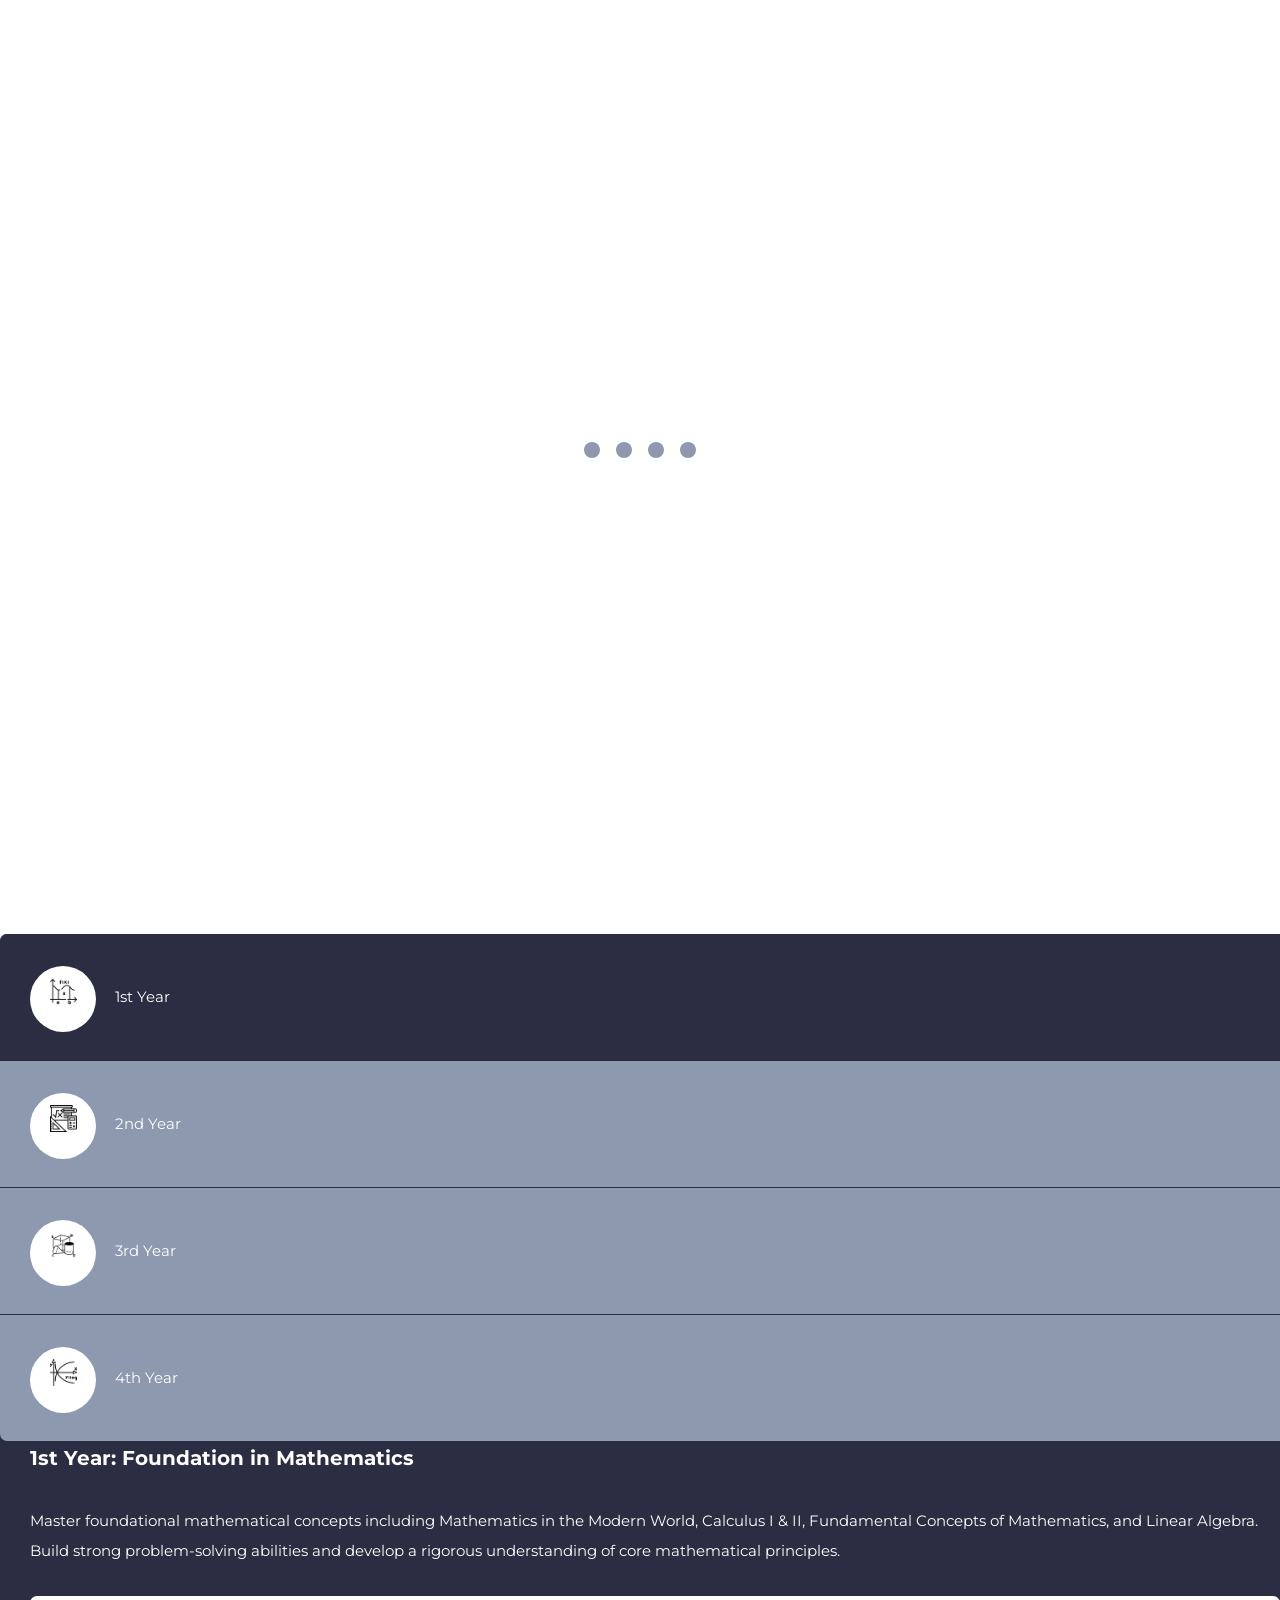
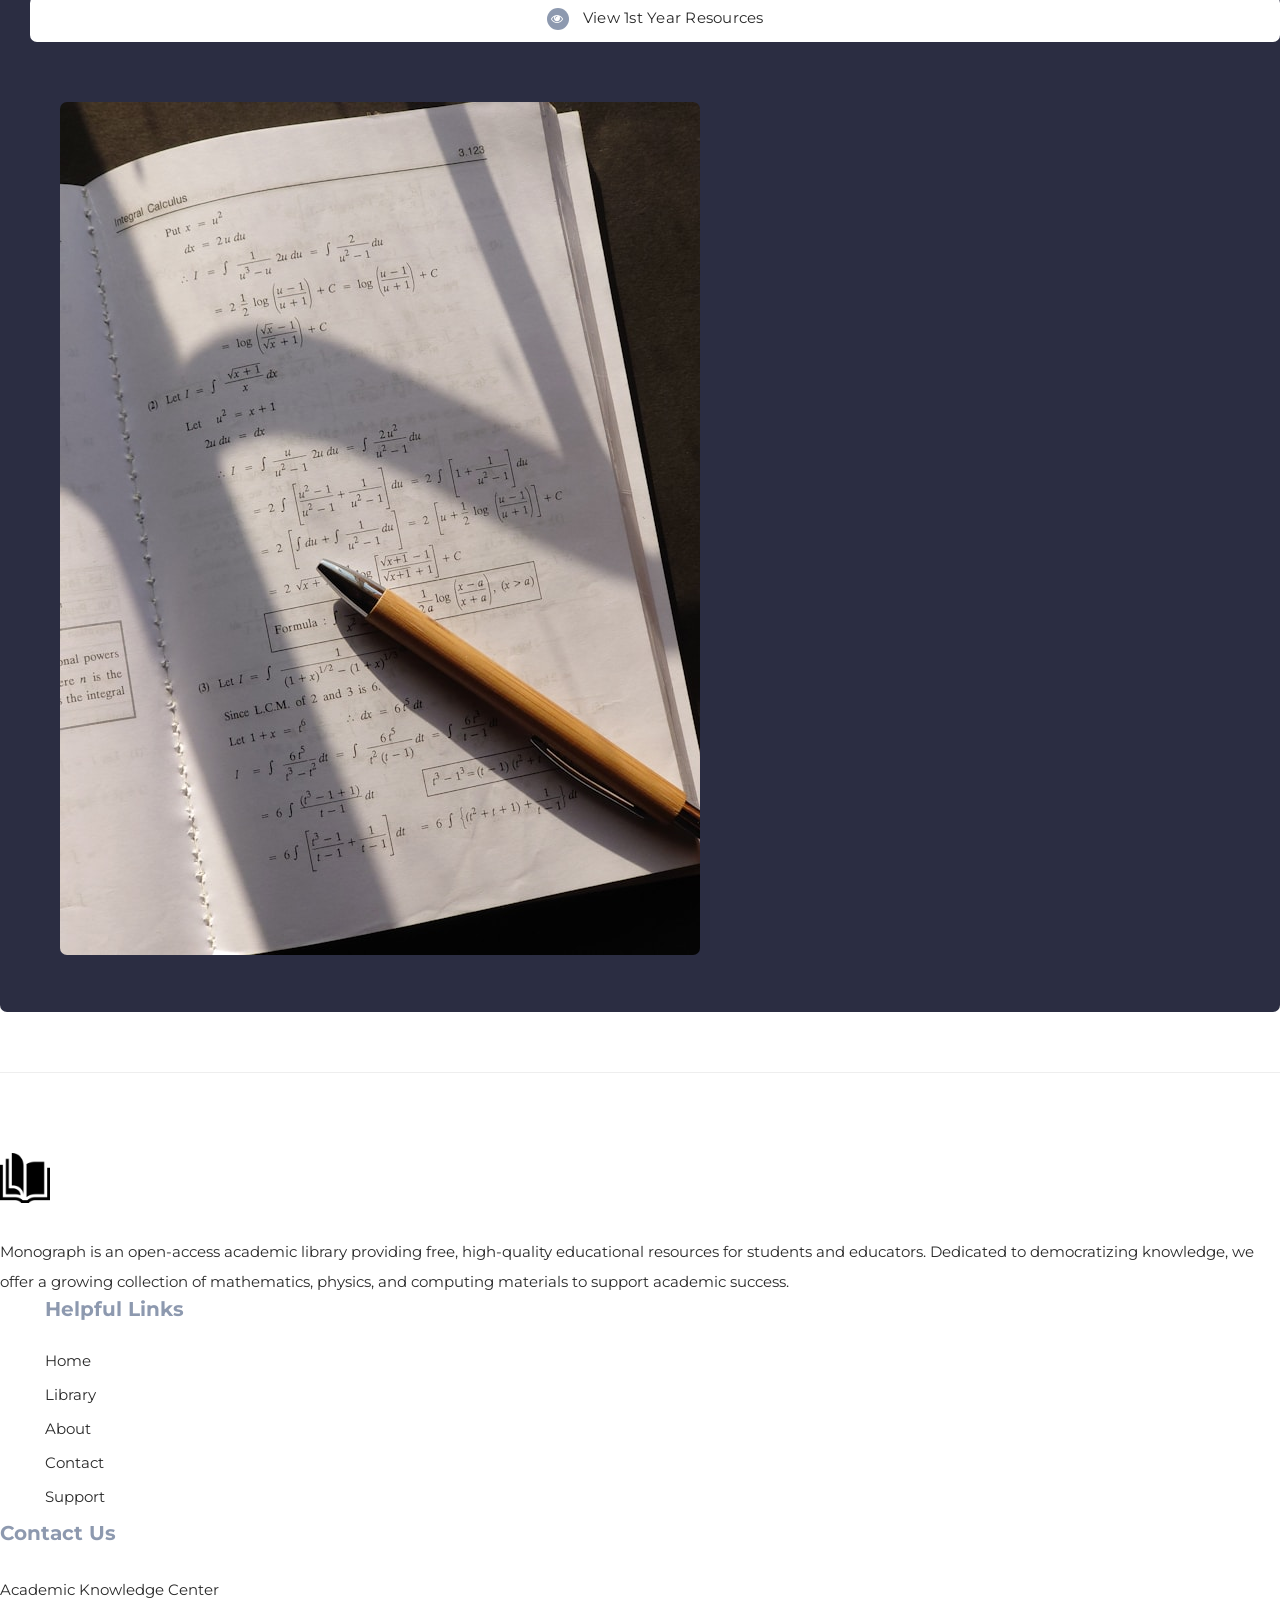
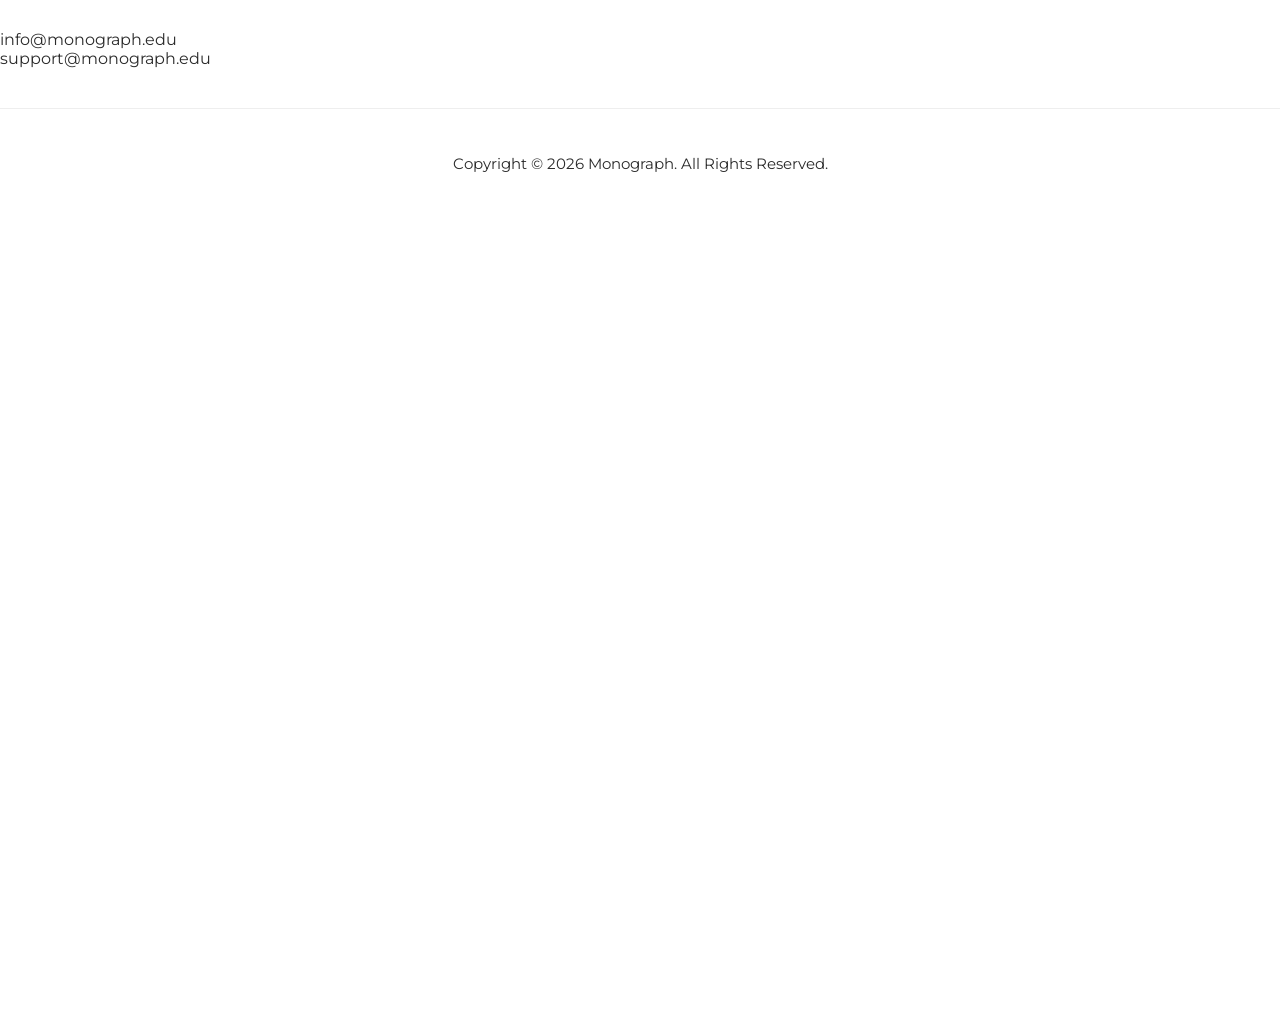
==== index.html @ db0bbe28 "Add files via upload" ====
<!DOCTYPE html>
<html lang="en">

  <head>

    <meta charset="UTF-8">
    <meta name="viewport" content="width=device-width, initial-scale=1, shrink-to-fit=no">
    <meta name="description" content="">
    <meta name="author" content="">
    <link rel="preconnect" href="https://fonts.gstatic.com">
    <link href="https://fonts.googleapis.com/css2?family=Montserrat:wght@100;200;300;400;500;600;700;800;900&display=swap" rel="stylesheet">
    
    <!-- Favicon -->
    <link rel="icon" type="image/png" href="assets/images/white-book-logo.png">

    <title>Monograph - Academic Digital Library</title>

    <!-- Bootstrap core CSS -->
    <link href="vendor/bootstrap/css/bootstrap.min.css" rel="stylesheet">

    <!-- Additional CSS Files -->
    <link rel="stylesheet" href="assets/css/fontawesome.css">
    <link rel="stylesheet" href="assets/css/styles.css">
    <link rel="stylesheet" href="assets/css/animated.css">
  </head>

<body>

  <!-- ***** Preloader Start ***** -->
  <div id="js-preloader" class="js-preloader">
    <div class="preloader-inner">
      <span class="dot"></span>
      <div class="dots">
        <span></span>
        <span></span>
        <span></span>
      </div>
    </div>
  </div>
  <!-- ***** Preloader End ***** -->

  <!-- ***** Header Area Start ***** -->
  <header class="header-area header-sticky wow slideInDown" data-wow-duration="0.75s" data-wow-delay="0s">
    <div class="container">
      <div class="row">
        <div class="col-12">
          <nav class="main-nav">
            <!-- ***** Logo Start ***** -->
            <a href="index.html" class="logo">
              <img src="assets/images/black-book-logo.png" alt="Monograph" style="height: 40px; width: auto;">
            </a>
            <!-- ***** Logo End ***** -->
            <!-- ***** Menu Start ***** -->
            <ul class="nav">
              <li><a href="index.html" class="active">Home</a></li>
              <li><a href="library.html">Library</a></li>
              <li><a href="about.html">About</a></li>
              <li><a href="contact.html">Contact</a></li> 
            </ul>        
            <a class='menu-trigger'>
                <span>Menu</span>
            </a>
            <!-- ***** Menu End ***** -->
          </nav>
        </div>
      </div>
    </div>
  </header>
  <!-- ***** Header Area End ***** -->

  <div class="main-banner">
    <div class="container">
      <div class="row">
        <div class="col-lg-12">
          <div class="top-text header-text">
            <h6>Monograph</h6>
            <h2>Your Complete Academic Resource Guide</h2>
          </div>
        </div>

        <div class="col-lg-10 offset-lg-1">
          <ul class="categories">
            <li><a href="library.html"><span class="icon"><img src="assets/images/calculus.png" alt="1st Year"></span> 1st Year</a></li>
            <li><a href="library.html"><span class="icon"><img src="assets/images/calculating.png" alt="2nd Year"></span> 2nd Year</a></li>
            <li><a href="library.html"><span class="icon"><img src="assets/images/geometry.png" alt="3rd Year"></span> 3rd Year</a></li>
            <li><a href="library.html"><span class="icon"><img src="assets/images/logarithm.png" alt="4th Year"></span> 4th Year</a></li>
            <li><a href="library.html"><span class="icon"><img src="assets/images/trigonometry.png" alt="Library"></span> Browse Library</a></li>
          </ul>
        </div>
      </div>
    </div>
  </div>


  <div class="popular-categories">
    <div class="container">
      <div class="row">
        <div class="col-lg-12">
          <div class="section-heading">
            <h2>Your BS Mathematics Journey</h2>
            <h6>Curriculum & Resources by Academic Year</h6>
          </div>
        </div>
        <div class="col-lg-12">
          <div class="naccs">
            <div class="grid">
              <div class="row">
                <div class="col-lg-3">
                  <div class="menu">
                    <div class="first-thumb active">
                      <div class="thumb">
                        <span class="icon"><img src="assets/images/calculus.png" alt=""></span>
                        1st Year
                      </div>
                    </div>
                    <div>
                      <div class="thumb">                 
                        <span class="icon"><img src="assets/images/calculating.png" alt=""></span>
                        2nd Year
                      </div>
                    </div>
                    <div>
                      <div class="thumb">                 
                        <span class="icon"><img src="assets/images/geometry.png" alt=""></span>
                        3rd Year
                      </div>
                    </div>
                    <div>
                      <div class="thumb">                 
                        <span class="icon"><img src="assets/images/logarithm.png" alt=""></span>
                        4th Year
                      </div>
                    </div>
                  </div>
                </div> 
                <div class="col-lg-9 align-self-center">
                  <ul class="nacc">
                    <li class="active">
                      <div>
                        <div class="thumb">
                          <div class="row">
                            <div class="col-lg-5 align-self-center">
                              <div class="left-text">
                                <h4>1st Year: Foundation in Mathematics</h4>
                                <p>Master foundational mathematical concepts including Mathematics in the Modern World, Calculus I & II, Fundamental Concepts of Mathematics, and Linear Algebra. Build strong problem-solving abilities and develop a rigorous understanding of core mathematical principles.</p>
                                <div class="main-white-button"><a href="library.html"><i class="fa fa-eye"></i> View 1st Year Resources</a></div>
                              </div>
                            </div>
                            <div class="col-lg-7 align-self-center">
                              <div class="right-image">
                                <img src="assets/images/tabs-image-01.jpg" alt="">
                              </div>
                            </div>
                          </div>
                        </div>
                      </div>
                    </li>
                    <li>
                      <div>
                        <div class="thumb">
                          <div class="row">
                            <div class="col-lg-5 align-self-center">
                              <div class="left-text">
                                <h4>2nd Year: Advanced Mathematics & Physics</h4>
                                <p>Expand your knowledge with Probability, Calculus III, General Physics I & II, Fundamentals of Computing I, Advanced Calculus I, and Differential Equations. Deepen mathematical understanding while exploring physics applications and introduction to computational thinking.</p>
                                <div class="main-white-button"><a href="library.html"><i class="fa fa-eye"></i> View 2nd Year Resources</a></div>
                              </div>
                            </div>
                            <div class="col-lg-7 align-self-center">
                              <div class="right-image">
                                <img src="assets/images/tabs-image-02.jpg" alt="Foods on the table">
                              </div>
                            </div>
                          </div>
                        </div>
                      </div>
                    </li>
                    <li>
                      <div>
                        <div class="thumb">
                          <div class="row">
                            <div class="col-lg-5 align-self-center">
                              <div class="left-text">
                                <h4>3rd Year: Specialization & Applications</h4>
                                <p>Explore specialized topics including Abstract Algebra II, Database Management, Advanced Calculus II, Java Programming, Modern Geometry, Elementary Number Theory, Web Development, and Python Programming. Combine pure mathematics with practical computer science applications.</p>
                                <div class="main-white-button"><a href="library.html"><i class="fa fa-eye"></i> View 3rd Year Resources</a></div>
                              </div>
                            </div>
                            <div class="col-lg-7 align-self-center">
                              <div class="right-image">
                                <img src="assets/images/tabs-image-03.jpg" alt="cars in the city">
                              </div>
                            </div>
                          </div>
                        </div>
                      </div>
                    </li>
                    <li>
                      <div>
                        <div class="thumb">
                          <div class="row">
                            <div class="col-lg-5 align-self-center">
                              <div class="left-text">
                                <h4>4th Year: Advanced Theory & Analysis</h4>
                                <p>Master advanced mathematical theory with Statistical Theory, Complex Analysis, Real Analysis, Numerical Analysis, and Operations Research I. Prepare for graduate studies or professional careers through rigorous analysis and mathematical modeling coursework.</p>
                                <div class="main-white-button"><a href="library.html"><i class="fa fa-eye"></i> View 4th Year Resources</a></div>
                              </div>
                            </div>
                            <div class="col-lg-7 align-self-center">
                              <div class="right-image">
                                <img src="assets/images/tabs-image-04.jpg" alt="Shopping Girl">
                              </div>
                            </div>
                          </div>
                        </div>
                      </div>
                    </li>
                  </ul>
                </div>          
              </div>
            </div>
          </div>
        </div>
      </div>
    </div>
  </div>

  <footer style="padding-bottom: 20px;">
    <div class="container">
      <div class="row">
        <div class="col-lg-4">
          <div class="about">
            <div class="logo">
              <img src="assets/images/black-book-logo.png" alt="Monograph" style="height: 50px; width: auto;">
            </div>
            <p>Monograph is an open-access academic library providing free, high-quality educational resources for students and educators. Dedicated to democratizing knowledge, we offer a growing collection of mathematics, physics, and computing materials to support academic success.</p>
          </div>
        </div>
        <div class="col-lg-4">
          <div class="helpful-links">
            <h4>Helpful Links</h4>
            <div class="row">
              <div class="col-lg-6 col-sm-6">
                <ul>
                  <li><a href="index.html">Home</a></li>
                  <li><a href="library.html">Library</a></li>
                  <li><a href="about.html">About</a></li>
                  <li><a href="contact.html">Contact</a></li>
                </ul>
              </div>
              <div class="col-lg-6">
                <ul>
                  <li><a href="#">Support</a></li>
                </ul>
              </div>
            </div>
          </div>
        </div>
        <div class="col-lg-4">
          <div class="contact-us">
            <h4>Contact Us</h4>
            <p>Academic Knowledge Center</p>
            <div class="row">
              <div class="col-lg-6">
                <a href="#">info@monograph.edu</a>
              </div>
              <div class="col-lg-6">
                <a href="#">support@monograph.edu</a>
              </div>
            </div>
          </div>
        </div>
        <div class="col-lg-12">
          <div class="sub-footer">
            <p>Copyright © 2026 Monograph. All Rights Reserved.</p>
          </div>
        </div>
      </div>
    </div>
  </footer>


  <!-- Scripts -->
  <script src="vendor/jquery/jquery.min.js"></script>
  <script src="vendor/bootstrap/js/bootstrap.bundle.min.js"></script>
  <script src="assets/js/animation.js"></script>
  <script src="assets/js/custom.js"></script>

  <!-- Navigation Color Change on Scroll -->
  <script>
    document.addEventListener('DOMContentLoaded', function() {
      const navbar = document.querySelector('.header-area');
      const navLinks = document.querySelectorAll('.header-area .main-nav .nav li a');
      
      // Add inline styles to ensure Contact link changes color
      const style = document.createElement('style');
      style.textContent = `
        .header-area.scrolled-nav .main-nav .nav li a { color: #2a2a2a !important; }
        .header-area.scrolled-nav .main-nav .nav li a.active { color: #8d99af !important; }
        .header-area.scrolled-nav .main-nav .nav li:last-child a { color: #2a2a2a !important; }
      `;
      document.head.appendChild(style);
      
      window.addEventListener('scroll', function() {
        const scrollPosition = window.scrollY;
        
        // If scrolled down more than 100px, change navigation colors
        if (scrollPosition > 100) {
          if (!navbar.classList.contains('scrolled-nav')) {
            navbar.classList.add('scrolled-nav');
          }
        } else {
          navbar.classList.remove('scrolled-nav');
        }
      });
    });
  </script>

</body>

</html>
---- assets/css/styles.css ----
/*

Monograph - Academic Digital Library

*/

/* 
---------------------------------------------
font & reset css
--------------------------------------------- 
*/
@import url('https://fonts.googleapis.com/css2?family=Montserrat:wght@100;200;300;400;500;600;700;800;900&display=swap');
/* 
---------------------------------------------
reset
--------------------------------------------- 
*/
html, body, div, span, applet, object, iframe, h1, h2, h3, h4, h5, h6, p, blockquote, div
pre, a, abbr, acronym, address, big, cite, code, del, dfn, em, font, img, ins, kbd, q,
s, samp, small, strike, strong, sub, sup, tt, var, b, u, i, center, dl, dt, dd, ol, ul, li,
figure, header, nav, section, article, aside, footer, figcaption {
  margin: 0;
  padding: 0;
  border: 0;
  outline: 0;
}

/* clear fix */
.grid:after {
  content: '';
  display: block;
  clear: both;
}

/* ---- .grid-item ---- */

.grid-sizer,
.grid-item {
  width: 50%;
}

.grid-item {
  float: left;
}

.grid-item img {
  display: block;
  max-width: 100%;
}

.clearfix:after {
  content: ".";
  display: block;
  clear: both;
  visibility: hidden;
  line-height: 0;
  height: 0;
}

.clearfix {
  display: inline-block;
}

html[xmlns] .clearfix {
  display: block;
}

* html .clearfix {
  height: 1%;
}

ul, li {
  padding: 0;
  margin: 0;
  list-style: none;
}

header, nav, section, article, aside, footer, hgroup {
  display: block;
}

* {
  box-sizing: border-box;
}

html, body {
  font-family: 'Montserrat', sans-serif;
  font-weight: 400;
  background-color: #fff;
  -ms-text-size-adjust: 100%;
  -webkit-font-smoothing: antialiased;
  -moz-osx-font-smoothing: grayscale;
}

a {
  text-decoration: none !important;
}

h1, h2, h3, h4, h5, h6 {
  margin-top: 0px;
  margin-bottom: 0px;
}

ul {
  margin-bottom: 0px;
}

p {
  font-size: 15px;
  line-height: 30px;
  color: #2a2a2a;
}

img {
  margin-bottom: -3px;
  width: 100%;
  overflow: hidden;
}

/* 
---------------------------------------------
global styles
--------------------------------------------- 
*/
html,
body {
  background: #fff;
  font-family: 'Montserrat', sans-serif;
}

::selection {
  background: #03a4ed;
  color: #fff;
}

::-moz-selection {
  background: #03a4ed;
  color: #fff;
}

@media (max-width: 991px) {
  html, body {
    overflow-x: hidden;
  }
  .mobile-top-fix {
    margin-top: 30px;
    margin-bottom: 0px;
  }
  .mobile-bottom-fix {
    margin-bottom: 30px;
  }
  .mobile-bottom-fix-big {
    margin-bottom: 60px;
  }
}

.page-section {
  margin-top: 120px;
}

.section-heading h2 {
  font-size: 35px;
  margin-bottom: 25px;
  text-transform: capitalize;
  color: #2a2a2a;
  font-weight: 700;
  position: relative;
  z-index: 2;
  line-height: 44px;
}

.section-heading h6 {
  text-transform: uppercase;
  font-size: 15px;
  font-weight: 500;
  color: #8d99af;
}

.main-white-button a {
  display: inline-block;
  background-color: #fff;
  font-size: 15px;
  font-weight: 400;
  color: #2a2a2a;
  text-transform: capitalize;
  padding: 12px 25px;
  border-radius: 7px;
  letter-spacing: 0.25px;
  transition: all .3s;
}

.main-white-button a i {
  margin-right: 10px;
  width: 22px;
  height: 22px;
  background-color: #8d99af;
  color: #fff;
  border-radius: 50%;
  display: inline-block;
  text-align: center;
  font-size: 12px;
  line-height: 22px;
}

.main-white-button a:hover {
  background-color: #8d99af;
  color: #fff;
}

/* 
---------------------------------------------
header
--------------------------------------------- 
*/

.background-header {
  background-color: #fff!important;
  height: 80px!important;
  position: fixed!important;
  top: 0px;
  left: 0px;
  right: 0px;
  box-shadow: 0px 0px 10px rgba(0,0,0,0.15)!important;
}

.background-header .logo,
.background-header .main-nav .nav li a {
  color: #1e1e1e!important;
}

.background-header .main-nav .nav li:hover a {
  color: #8d99af!important;
}

.background-header .nav li a.active {
  color: #8d99af!important;
}

.header-area {
  background-color: transparent;
  border-bottom: 1px solid rgba(250,250,250,0.2);
  position: fixed;
  top: 0px;
  left: 0px;
  right: 0px;
  z-index: 100;
  height: 100px;
  -webkit-transition: all .5s ease 0s;
  -moz-transition: all .5s ease 0s;
  -o-transition: all .5s ease 0s;
  transition: all .5s ease 0s;
}

.header-area .main-nav {
  min-height: 80px;
  background: transparent;
}

.header-area .main-nav a.logo {
  background-image: url(../images/white-logo.png);
  width: 166px;
  height: 58px;
  display: inline-block;
  margin-top: 20px;
}

.background-header .main-nav a.logo {
  background-image: url(../images/black-logo.png);
  width: 164px;
  height: 58px;
  display: inline-block;
  margin-top: 10px;
}

.background-header .main-nav .nav {
  margin-top: 20px !important;
}

.header-area .main-nav .nav {
  float: right;
  margin-top: 30px;
  margin-right: 0px;
  background-color: transparent;
  -webkit-transition: all 0.3s ease 0s;
  -moz-transition: all 0.3s ease 0s;
  -o-transition: all 0.3s ease 0s;
  transition: all 0.3s ease 0s;
  position: relative;
  z-index: 999;
}

.header-area .main-nav .nav li {
  padding-left: 30px;
  padding-right: 30px;
}

.header-area .main-nav .nav li:last-child {
  padding-right: 0px;
  padding-left: 40px;
}

.header-area .main-nav .nav li:last-child a ,
.background-header .main-nav .nav li:last-child a {
  color: #2a2a2a !important;
  text-transform: capitalize;
  padding: 0px 20px;
  font-weight: 400;
}

.header-area .main-nav .nav li:last-child a i,
.background-header .main-nav .nav li:last-child a i {
  font-size: 12px!important;
  font-weight: 400 !important;
}

.background-header .main-nav .nav li:last-child .main-white-button a {
  background-color: #8d99af;
  color: #fff !important;
}

.background-header .main-nav .nav li:last-child .main-white-button a i {
  background-color: #fff;
  color: #8d99af;
}

.header-area .main-nav .nav li:last-child a {
  color: #fff !important;
}

.header-area .main-nav .nav li:last-child a:hover {
  color: #8d99af !important;
}

.header-area .main-nav .nav li:last-child a.active {
  color: #8d99af !important;
}

.header-area .main-nav .nav li a {
  display: block;
  font-weight: 500;
  font-size: 14px;
  color: #fff;
  text-transform: uppercase;
  -webkit-transition: all 0.3s ease 0s;
  -moz-transition: all 0.3s ease 0s;
  -o-transition: all 0.3s ease 0s;
  transition: all 0.3s ease 0s;
  height: 40px;
  line-height: 40px;
  border: transparent;
  letter-spacing: 1px;
}

.header-area .main-nav .nav li:hover a,
.header-area .main-nav .nav li a.active {
  color: #8d99af!important;
}

.background-header .main-nav .nav li:hover a,
.background-header .main-nav .nav li a.active {
  color: #8d99af!important;
  opacity: 1;
}

.header-area .main-nav .nav li:last-child a:hover ,
.background-header .main-nav .nav li:last-child a:hover {
  background-color: transparent;
  color: #8d99af !important;
}

.header-area .main-nav .menu-trigger {
  cursor: pointer;
  display: block;
  position: absolute;
  top: 33px;
  width: 32px;
  height: 40px;
  text-indent: -9999em;
  z-index: 99;
  right: 40px;
  display: none;
}

.background-header .main-nav .menu-trigger {
  top: 23px;
}

.header-area .main-nav .menu-trigger span,
.header-area .main-nav .menu-trigger span:before,
.header-area .main-nav .menu-trigger span:after {
  -moz-transition: all 0.4s;
  -o-transition: all 0.4s;
  -webkit-transition: all 0.4s;
  transition: all 0.4s;
  background-color: #1e1e1e;
  display: block;
  position: absolute;
  width: 30px;
  height: 2px;
  left: 0;
}

.background-header .main-nav .menu-trigger span,
.background-header .main-nav .menu-trigger span:before,
.background-header .main-nav .menu-trigger span:after {
  background-color: #1e1e1e;
}

.header-area .main-nav .menu-trigger span:before,
.header-area .main-nav .menu-trigger span:after {
  -moz-transition: all 0.4s;
  -o-transition: all 0.4s;
  -webkit-transition: all 0.4s;
  transition: all 0.4s;
  background-color: #1e1e1e;
  display: block;
  position: absolute;
  width: 30px;
  height: 2px;
  left: 0;
  width: 75%;
}

.background-header .main-nav .menu-trigger span:before,
.background-header .main-nav .menu-trigger span:after {
  background-color: #1e1e1e;
}

.header-area .main-nav .menu-trigger span:before,
.header-area .main-nav .menu-trigger span:after {
  content: "";
}

.header-area .main-nav .menu-trigger span {
  top: 16px;
}

.header-area .main-nav .menu-trigger span:before {
  -moz-transform-origin: 33% 100%;
  -ms-transform-origin: 33% 100%;
  -webkit-transform-origin: 33% 100%;
  transform-origin: 33% 100%;
  top: -10px;
  z-index: 10;
}

.header-area .main-nav .menu-trigger span:after {
  -moz-transform-origin: 33% 0;
  -ms-transform-origin: 33% 0;
  -webkit-transform-origin: 33% 0;
  transform-origin: 33% 0;
  top: 10px;
}

.header-area .main-nav .menu-trigger.active span,
.header-area .main-nav .menu-trigger.active span:before,
.header-area .main-nav .menu-trigger.active span:after {
  background-color: transparent;
  width: 100%;
}

.header-area .main-nav .menu-trigger.active span:before {
  -moz-transform: translateY(6px) translateX(1px) rotate(45deg);
  -ms-transform: translateY(6px) translateX(1px) rotate(45deg);
  -webkit-transform: translateY(6px) translateX(1px) rotate(45deg);
  transform: translateY(6px) translateX(1px) rotate(45deg);
  background-color: #1e1e1e;
}

.background-header .main-nav .menu-trigger.active span:before {
  background-color: #1e1e1e;
}

.header-area .main-nav .menu-trigger.active span:after {
  -moz-transform: translateY(-6px) translateX(1px) rotate(-45deg);
  -ms-transform: translateY(-6px) translateX(1px) rotate(-45deg);
  -webkit-transform: translateY(-6px) translateX(1px) rotate(-45deg);
  transform: translateY(-6px) translateX(1px) rotate(-45deg);
  background-color: #1e1e1e;
}

.background-header .main-nav .menu-trigger.active span:after {
  background-color: #1e1e1e;
}

.header-area.header-sticky {
  min-height: 80px;
}

.header-area .nav {
  margin-top: 30px;
}

.header-area.header-sticky .nav li a.active {
  color: #8d99af;
}

@media (max-width: 1200px) {
  .header-area .main-nav .nav li {
    padding-left: 12px;
    padding-right: 12px;
  }
  .header-area .main-nav:before {
    display: none;
  }
}

@media (max-width: 992px) {
  .header-area .main-nav .nav li:last-child  ,
  .background-header .main-nav .nav li:last-child {
    display: none;
  }
  .header-area .main-nav .nav li:nth-child(6),
  .background-header .main-nav .nav li:nth-child(6) {
    padding-right: 0px;
  }
}

@media (max-width: 767px) {
  .background-header .main-nav .nav {
    margin-top: 80px !important;
  }
  .header-area .main-nav .logo {
    color: #1e1e1e;
  }
  .header-area.header-sticky .nav li a:hover,
  .header-area.header-sticky .nav li a.active {
    color: #8d99af!important;
    opacity: 1;
  }
  .header-area {
    background-color: #f7f7f7;
    padding: 0px 15px;
    height: 100px;
    box-shadow: none;
    text-align: center;
  }
  .header-area .container {
    padding: 0px;
  }
  .header-area .logo {
    margin-left: 30px;
  }
  .header-area .menu-trigger {
    display: block !important;
  }
  .header-area .main-nav {
    overflow: hidden;
  }
  .header-area .main-nav .nav {
    float: none;
    width: 100%;
    display: none;
    -webkit-transition: all 0s ease 0s;
    -moz-transition: all 0s ease 0s;
    -o-transition: all 0s ease 0s;
    transition: all 0s ease 0s;
    margin-left: 0px;
  }
  .background-header .nav {
    margin-top: 80px;
  }
  .header-area .main-nav .nav li:first-child {
    border-top: 1px solid #eee;
  }
  .header-area.header-sticky .nav {
    margin-top: 100px;
  }
  .header-area .main-nav .nav li {
    width: 100%;
    background: #fff;
    border-bottom: 1px solid #e7e7e7;
    padding-left: 0px !important;
    padding-right: 0px !important;
  }
  .header-area .main-nav .nav li a {
    height: 50px !important;
    line-height: 50px !important;
    padding: 0px !important;
    border: none !important;
    background: #f7f7f7 !important;
    color: #191a20 !important;
  }
  .header-area .main-nav .nav li a:hover {
    background: #eee !important;
    color: #8d99af!important;
  }
}

@media (min-width: 767px) {
  .header-area .main-nav .nav {
    display: flex !important;
  }
}



/* 
---------------------------------------------
Banner Style
--------------------------------------------- 
*/

.main-banner {
  background-repeat: no-repeat;
  background-position: center center;
  background-size: cover;
  background-attachment: fixed;
  background-image: url(../images/banner-bg.jpg);
  padding: 250px 0px 150px 0px;
  position: relative;
  overflow: hidden;
  min-height: 600px;
  display: flex;
  align-items: center;
  justify-content: center;
}

.main-banner .top-text {
  text-align: center;
}

.main-banner .top-text h6 {
  color: #fff;
  font-size: 15px;
  font-weight: 500;
  text-transform: uppercase;
}

.main-banner .top-text h2 {
  color: #fff;
  font-size: 45px;
  font-weight: 800;
  text-transform: capitalize;
  margin-top: 15px;
  margin-bottom: 45px;
}

.main-banner ul.categories {
  width: 100%;
  margin-top: 60px;
  text-align: center;
}

.main-banner ul.categories li {
  display: inline-block;
  text-align: center;
  width: 18%;
}

.main-banner ul.categories li a {
  color: #fff;
  text-align: center;
  font-size: 15px;
  margin-top: 15px;
}

.main-banner ul.categories li .icon {
  display: block;
  margin: 0 auto 12px auto;
  width: 66px;
  height: 66px;
  border-radius: 50%;
  text-align: center;
  line-height: 62px;
  color: #8d99af;
  background-color: #fff;
  transition: all .5s;
}

.main-banner ul.categories li a:hover .icon {
  background-color: #2b2d42;
}

.main-banner ul.categories li .icon img {
  max-width: 27px;
}





/*
---------------------------------------
Popular Categories
---------------------------------------
*/

.popular-categories {
  margin-top: 120px;
  position: relative;
  z-index: 1;
}

.popular-categories .section-heading {
  text-align: center;
  margin-bottom: 80px;
}

.popular-categories .naccs {
  position: relative;
  background-color: #2b2d42;
  border-radius: 7px;
}

.popular-categories .icon {
  display: inline-block;
  width: 66px;
  height: 66px;
  border-radius: 50%;
  text-align: center;
  line-height: 62px;
  color: #8d99af;
  background-color: #fff;
  margin-right: 15px;
}

.popular-categories .icon img {
  max-width: 27px;
}

.popular-categories .naccs .menu div.first-thumb {
  border-top-left-radius: 7px;
}

.popular-categories .naccs .menu div.last-thumb {
  margin-bottom: 0px;
  border-bottom-left-radius: 7px;
}

.popular-categories .naccs .menu div:last-child {
  margin-bottom: 0px;
  border-bottom-left-radius: 7px;
}

.popular-categories .naccs .menu div {
  color: #fff;
  font-size: 15px;
  background-color: #8d99af;
  margin-bottom: 1px;
  height: 126px;
  text-align: left;
  padding: 0px 15px;
  line-height: 126px;
  cursor: pointer;
  position: relative;
  transition: 1s all cubic-bezier(0.075, 0.82, 0.165, 1);
}

.popular-categories .naccs .menu div.active,
.popular-categories .naccs .menu div.active .thumb {
  background-color: #2b2d42;
}

.popular-categories ul.nacc {
  position: relative;
  min-height: 100%;
  list-style: none;
  margin: 0;
  padding: 0;
  transition: 0.5s all cubic-bezier(0.075, 0.82, 0.165, 1);
}

.popular-categories ul.nacc li {
  opacity: 0;
  transform: translateX(-50px);
  position: absolute;
  list-style: none;
  transition: 1s all cubic-bezier(0.075, 0.82, 0.165, 1);
}

.popular-categories ul.nacc li.active {
  transition-delay: 0.3s;
  position: relative;
  z-index: 2;
  opacity: 1;
  transform: translateX(0px);
}

.popular-categories ul.nacc li {
  width: 100%;
}

.popular-categories .nacc .thumb .left-text {
  margin-left: 30px;
}

.popular-categories .nacc .thumb .left-text h4 {
  color: #fff;
  font-size: 20px;
  font-weight: 700;
  line-height: 35px;
  margin-bottom: 30px;
}

.popular-categories .nacc .thumb .left-text p {
  color: #fff;
  margin-bottom: 30px;
}

.popular-categories .nacc .thumb .right-image {
  padding: 60px;
  display: inline-flex;
} 

.popular-categories .nacc .thumb img {
  border-radius: 7px;
}

.popular-categories .nacc .thumb .left-text .main-white-button a{
  width: 100%;
  text-align: center;
}




/*
---------------------------------------------
Footer
---------------------------------------------
*/

footer {
  border-top: 1px solid #eee;
  padding-top: 80px;
  margin-top: 60px;
  clear: both;
  position: relative;
  z-index: 10;
}

footer h4 {
  font-size: 20px;
  font-weight: 700;
  color: #8d99af;
  margin-bottom: 30px;
}

footer p,
footer a {
  color: #2a2a2a;
}

footer .logo img {
  max-width: 163px;
  margin-bottom: 30px;
}

footer .helpful-links {
  margin: 0px 45px;
}

footer .helpful-links ul li {
  display: block;
  margin-bottom: 15px;
}

footer .helpful-links ul li a {
  font-size: 15px;
  transition: all .3s;
  cursor: pointer;
  display: block;
  text-decoration: none;
}

footer .helpful-links ul li a:hover {
  color: #8d99af;
  border-bottom: 1px solid #8d99af;
}

footer .contact-us p {
  margin-bottom: 25px;
}

footer .contact-us a {
  transition: all .3s;
  cursor: pointer;
  display: block;
  text-decoration: none;
}

footer .contact-us a:hover {
  color: #8d99af;
  border-bottom: 1px solid #8d99af;
}

footer .sub-footer {
  text-align: center;
  margin-top: 40px;
  padding: 40px 0px;
  border-top: 1px solid #eee;
}



/* 
---------------------------------------------
contact
--------------------------------------------- 
*/

.contact-page {
  margin: 120px 0px;
}

.contact-page .inner-content {
  background-color: #f7f7f7;
  border-radius: 7px;
  overflow: hidden;
}

.contact-page .inner-content #map {
  margin-bottom: -8px;
  overflow: hidden;
  border-top-left-radius: 7px;
  border-bottom-left-radius: 7px;
}

form#contact {
  position: relative;
  margin: 0px 60px 0px 45px;
}

form#contact input {
  width: 100%;
  height: 46px;
  border-radius: 7px;
  background-color: transparent;
  border: 1px solid #8d99af;
  outline: none;
  font-size: 15px;
  font-weight: 300;
  color: #8d99af;
  padding: 0px 15px;
  margin-bottom: 30px;
}

form#contact ul li {
  display: inline-block;
  margin-right: 30px;
}

form#contact ul li:last-child {
  margin-right: 0px;
}

form#contact input[type=checkbox] {
  display: inline-block;
  width: 15px;
  min-width: 15px;
  height: 15px;
  background-color: transparent;
  border: 1px solid #8d99af;
  outline: none;
  cursor: pointer;
}

form#contact span {
  color: #8d99af;
  font-size: 14px;
  font-weight: 500;
  margin-left: 8px;
}

form#contact input::placeholder {
  color: #8d99af;
  font-weight: 500;
}

form#contact textarea {
  margin-top: 10px;
  width: 100%;
  min-width: 100%;
  max-width: 100%;
  max-height: 180px;
  min-height: 140px;
  height: 140px;
  border-radius: 7px;
  background-color: transparent;
  border: 1px solid #8d99af;
  outline: none;
  font-size: 15px;
  font-weight: 300;
  color: #8d99af;
  padding: 15px;
  margin-bottom: 30px;
}

form#contact textarea::placeholder {
  color: #8d99af;
  font-weight: 500;
}

form#contact button {
  margin-bottom: -15px;
  display: inline-block;
  background-color: #8d99af;
  font-size: 15px;
  font-weight: 400;
  color: #fff;
  text-transform: capitalize;
  padding: 12px 25px;
  border-radius: 7px;
  letter-spacing: 0.25px;
  border: none;
  outline: none;
  transition: all .3s;
}

form#contact button i {
  margin-right: 10px;
  width: 24px;
  height: 24px;
  background-color: #2b2d42;
  color: #fff;
  border-radius: 50%;
  display: inline-block;
  text-align: center;
  font-size: 12px;
  line-height: 24px;
}

form#contact button:hover {
  background-color: #2b2d42;
  color: #fff;
}


/* 
---------------------------------------------
Page Heading
--------------------------------------------- 
*/

.page-heading {
  background-repeat: no-repeat;
  background-position: center center;
  background-size: cover;
  background-attachment: fixed;
  background-image: url(../images/heading-bg.jpg);
  padding: 200px 0px 100px 0px;
  position: relative;
  overflow: hidden;
  min-height: 400px;
  display: flex;
  align-items: center;
  justify-content: flex-start;
}

.page-heading .top-text {
  text-align: left;
}

.page-heading .top-text h6 {
  color: #fff;
  font-size: 15px;
  font-weight: 500;
  text-transform: uppercase;
}

.page-heading .top-text h2 {
  color: #fff;
  line-height: 70px;
  font-size: 45px;
  font-weight: 800;
  text-transform: capitalize;
  margin-top: 15px;
}




/* 
---------------------------------------------
Listing Page
--------------------------------------------- 
*/



/* 
---------------------------------------------
Pre Loader
--------------------------------------------- 
*/

.js-preloader {
    position: fixed;
    top: 0;
    left: 0;
    right: 0;
    bottom: 0;
    background-color: #fff;
    display: -webkit-box;
    display: flex;
    -webkit-box-align: center;
    align-items: center;
    -webkit-box-pack: center;
    justify-content: center;
    opacity: 1;
    visibility: visible;
    z-index: 9999;
    -webkit-transition: opacity 0.25s ease;
    transition: opacity 0.25s ease;
}

.js-preloader.loaded {
    opacity: 0;
    visibility: hidden;
    pointer-events: none;
}

@-webkit-keyframes dot {
    50% {
        -webkit-transform: translateX(96px);
        transform: translateX(96px);
    }
}

@keyframes dot {
    50% {
        -webkit-transform: translateX(96px);
        transform: translateX(96px);
    }
}

@-webkit-keyframes dots {
    50% {
        -webkit-transform: translateX(-31px);
        transform: translateX(-31px);
    }
}

@keyframes dots {
    50% {
        -webkit-transform: translateX(-31px);
        transform: translateX(-31px);
    }
}

.preloader-inner {
    position: relative;
    width: 142px;
    height: 40px;
    background: #fff;
}

.preloader-inner .dot {
    position: absolute;
    width: 16px;
    height: 16px;
    top: 12px;
    left: 15px;
    background: #8d99af;
    border-radius: 50%;
    -webkit-transform: translateX(0);
    transform: translateX(0);
    -webkit-animation: dot 2.8s infinite;
    animation: dot 2.8s infinite;
}

.preloader-inner .dots {
    -webkit-transform: translateX(0);
    transform: translateX(0);
    margin-top: 12px;
    margin-left: 31px;
    -webkit-animation: dots 2.8s infinite;
    animation: dots 2.8s infinite;
}

.preloader-inner .dots span {
    display: block;
    float: left;
    width: 16px;
    height: 16px;
    margin-left: 16px;
    background: #8d99af;
    border-radius: 50%;
}


/* 
---------------------------------------------
About Page Animations & Styling
--------------------------------------------- 
*/

@keyframes fadeInUp {
    from {
        opacity: 0;
        transform: translateY(20px);
    }
    to {
        opacity: 1;
        transform: translateY(0);
    }
}

.about-page {
    background: linear-gradient(rgba(255, 255, 255, 0.92), rgba(255, 255, 255, 0.92)), url('../images/tabs-image-01.jpg') center/cover fixed;
    min-height: 100vh;
    position: relative;
}

.about-page::before {
    content: '';
    position: absolute;
    top: 0;
    left: 0;
    right: 0;
    bottom: 0;
    background: linear-gradient(135deg, rgba(255,255,255,0.08), rgba(141,153,175,0.05));
    pointer-events: none;
}

.about-page .container {
    position: relative;
    z-index: 1;
}

.about-page .about-section {
    padding: 40px 25px;
    margin: 20px 0;
    background: rgba(255, 255, 255, 0.88);
    backdrop-filter: blur(5px);
    border-radius: 8px;
    transition: opacity 0.6s ease-in-out;
    opacity: 1;
}

.about-section.fade-in {
    animation: fadeInUp 0.6s ease-in-out forwards;
}

.about-section.fade-out {
    opacity: 0.3;
}

.about-page .section-heading h2 {
    font-size: 2.8rem;
    margin-bottom: 12px;
    font-weight: 700;
}

.about-page .section-heading h6 {
    font-size: 1.1rem;
    margin-bottom: 0;
}

.about-page .right-content {
    padding: 30px 25px;
}

.about-page .right-content h4 {
    font-size: 1.8rem;
    font-weight: 600;
    margin-bottom: 20px;
    color: #2a2a2a;
}

.about-page .right-content p {
    font-size: 1.05rem;
    line-height: 1.7;
    color: #333;
    margin-bottom: 18px;
    text-align: justify;
}

.about-page .about-item {
    padding: 35px 30px;
    margin-bottom: 25px;
    background: rgba(249, 249, 249, 0.85);
    backdrop-filter: blur(4px);
    border-radius: 8px;
    transition: all 0.3s ease;
}

.about-page .about-item:hover {
    background: rgba(240, 240, 240, 0.9);
    transform: translateY(-3px);
}

.about-page .about-item h4 {
    font-size: 1.6rem;
    font-weight: 600;
    margin-bottom: 15px;
    color: #2a2a2a;
}

.about-page .about-item p {
    font-size: 1.02rem;
    line-height: 1.7;
    color: #333;
    margin-bottom: 12px;
    text-align: justify;
}

.about-page .about-item p:last-child {
    margin-bottom: 0;
}


/* 
---------------------------------------------
responsive
--------------------------------------------- 
*/

@media (max-width: 1200px) {
  .popular-categories .icon {
    margin-left: 50%;
    transform: translateX(-33px);
    text-align: center;
    display: inline-block;
  }
  .popular-categories .naccs .menu .thumb {
    color: transparent;
  }
}

@media (max-width: 992px) {
  .popular-categories .nacc .thumb .left-text {
    margin: 30px;
  }
  .popular-categories .nacc .thumb .right-image {
    padding: 0px;
    margin: 0px 30px 30px 30px;
    display: block;
  }
  .popular-categories .naccs .menu div.first-thumb {
    border-top-right-radius: 7px;
  }
  .popular-categories .naccs .menu div.last-thumb {
    border-bottom-left-radius: 0px;
  }
  footer {
    text-align: center;
  }
  footer .about,
  footer .helpful-links {
    margin-bottom: 45px;
  }
  form#contact {
    margin-top: 45px;
    margin-bottom: 55px;
  }
}

@media (max-width: 767px) {
  .main-banner ul.categories li a {
    color: transparent;
  }
  .header-area .main-nav a.logo {
    background-image: url(../images/black-logo.png);
    float: left;
  }
  .header-area .logo {
    margin-left: 0px;
  }
  .header-area .main-nav .menu-trigger {
    right: 15px;
  }
}
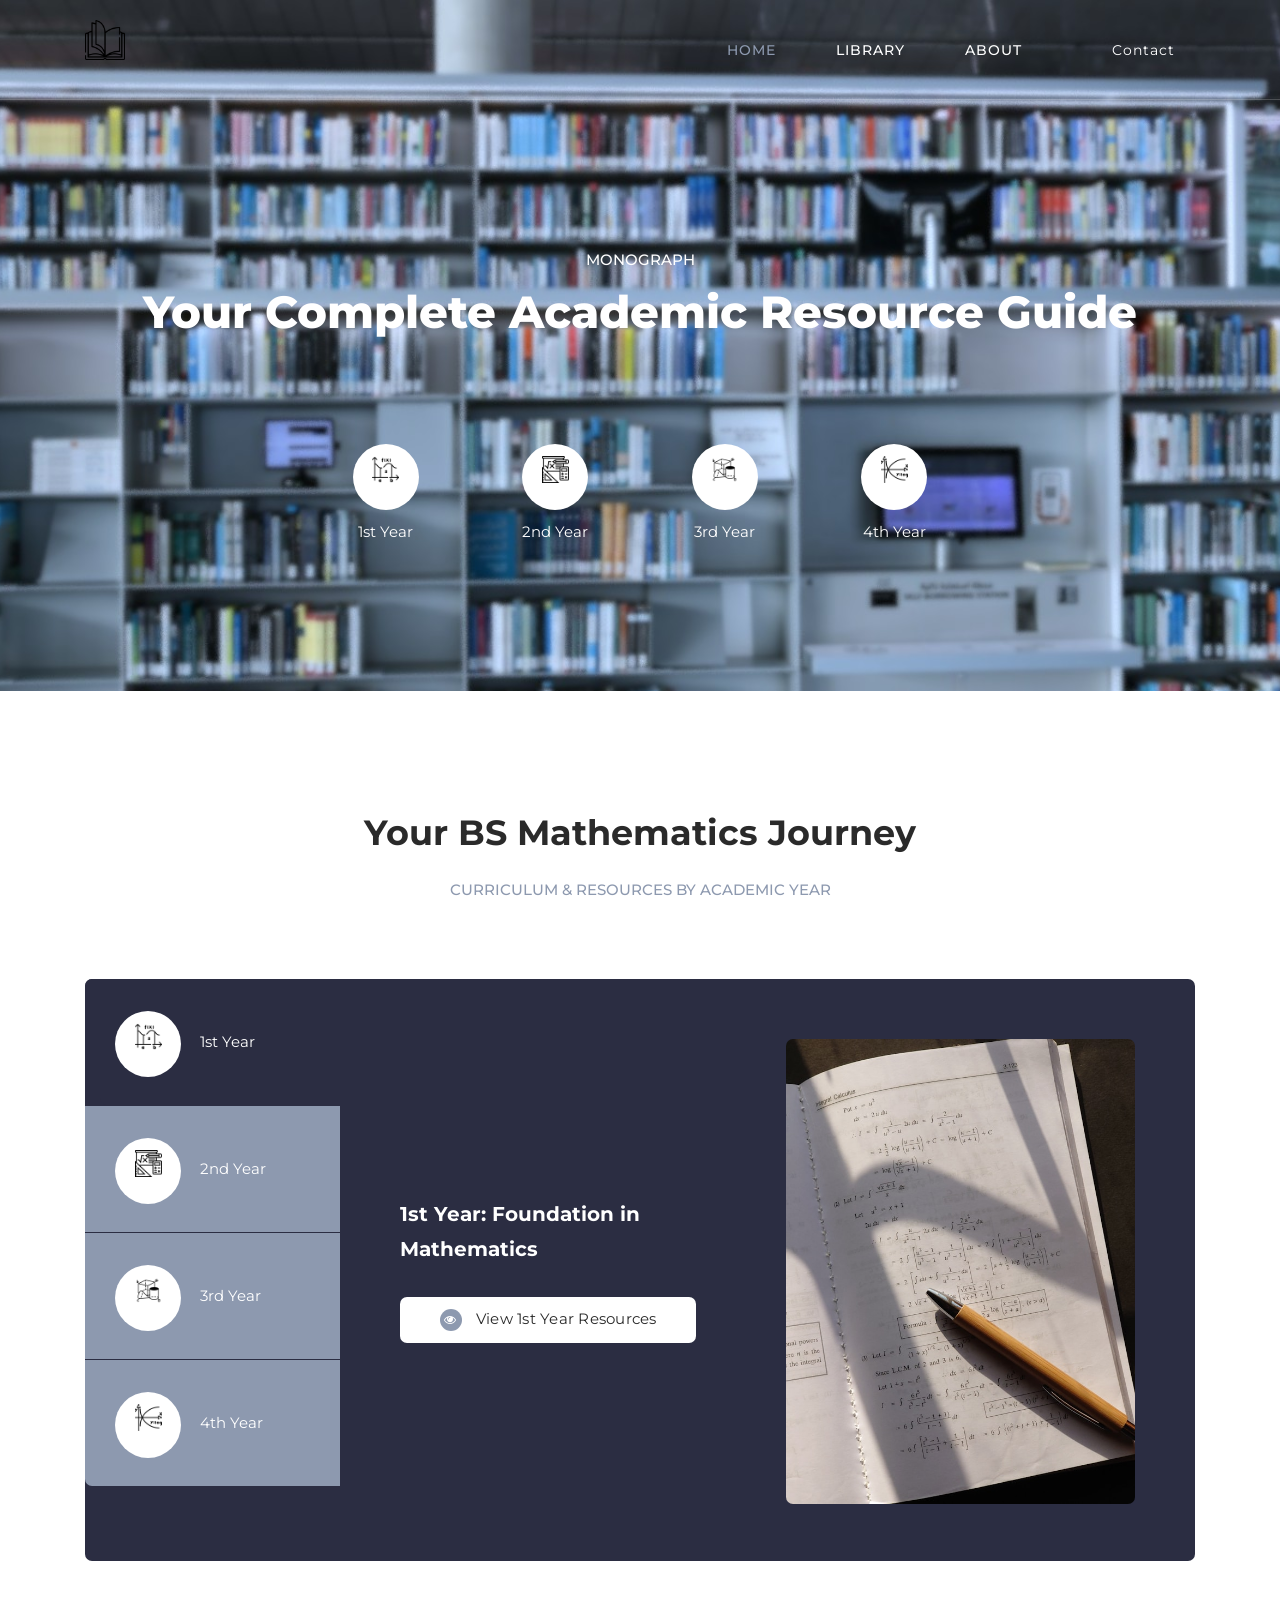
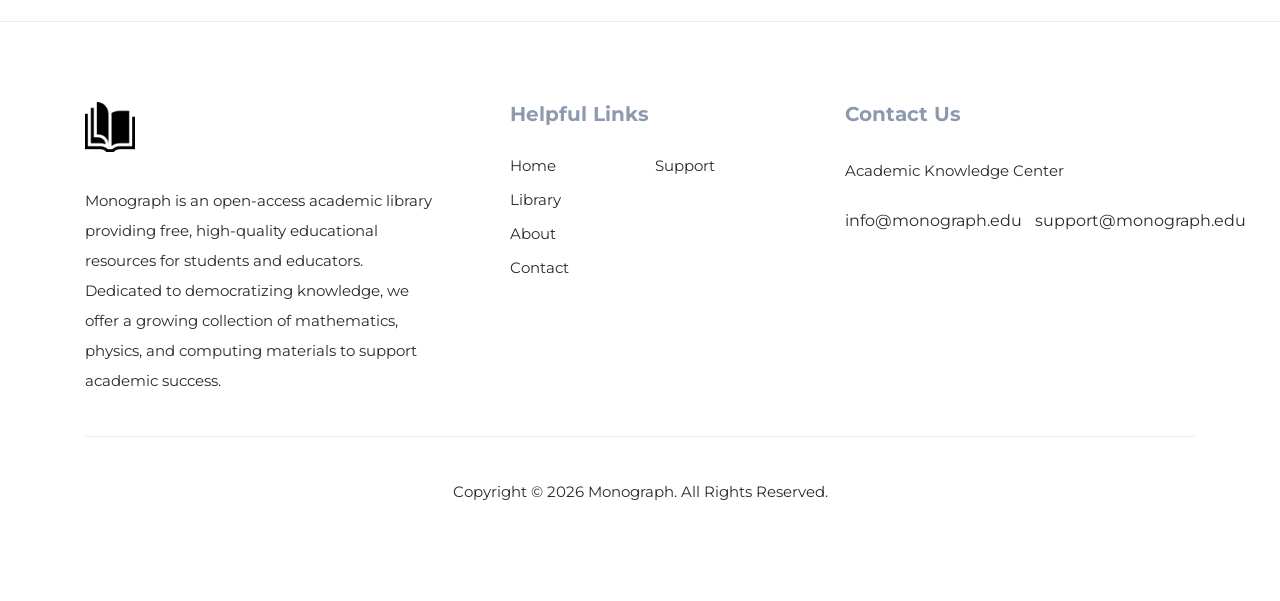
==== commit 9252127b: "Add files via upload" ====
--- a/index.html
+++ b/index.html
@@ -16,10 +16,7 @@
 
     <title>Monograph - Academic Digital Library</title>
 
-    <!-- Bootstrap core CSS -->
-    <link href="vendor/bootstrap/css/bootstrap.min.css" rel="stylesheet">
-
-    <!-- Additional CSS Files -->
+    <!-- CSS Files -->
     <link rel="stylesheet" href="assets/css/fontawesome.css">
     <link rel="stylesheet" href="assets/css/styles.css">
     <link rel="stylesheet" href="assets/css/animated.css">
@@ -48,7 +45,7 @@
           <nav class="main-nav">
             <!-- ***** Logo Start ***** -->
             <a href="index.html" class="logo">
-              <img src="assets/images/black-book-logo.png" alt="Monograph" style="height: 40px; width: auto;">
+              <img src="assets/images/white-book-logo.png" alt="Monograph" style="height: 40px; width: auto;" class="logo-img">
             </a>
             <!-- ***** Logo End ***** -->
             <!-- ***** Menu Start ***** -->
@@ -81,11 +78,10 @@
 
         <div class="col-lg-10 offset-lg-1">
           <ul class="categories">
-            <li><a href="library.html"><span class="icon"><img src="assets/images/calculus.png" alt="1st Year"></span> 1st Year</a></li>
-            <li><a href="library.html"><span class="icon"><img src="assets/images/calculating.png" alt="2nd Year"></span> 2nd Year</a></li>
-            <li><a href="library.html"><span class="icon"><img src="assets/images/geometry.png" alt="3rd Year"></span> 3rd Year</a></li>
-            <li><a href="library.html"><span class="icon"><img src="assets/images/logarithm.png" alt="4th Year"></span> 4th Year</a></li>
-            <li><a href="library.html"><span class="icon"><img src="assets/images/trigonometry.png" alt="Library"></span> Browse Library</a></li>
+            <li><a href="library.html?year=1st"><span class="icon"><img src="assets/images/calculus.png" alt="1st Year"></span> 1st Year</a></li>
+            <li><a href="library.html?year=2nd"><span class="icon"><img src="assets/images/calculating.png" alt="2nd Year"></span> 2nd Year</a></li>
+            <li><a href="library.html?year=3rd"><span class="icon"><img src="assets/images/geometry.png" alt="3rd Year"></span> 3rd Year</a></li>
+            <li><a href="library.html?year=4th"><span class="icon"><img src="assets/images/logarithm.png" alt="4th Year"></span> 4th Year</a></li>
           </ul>
         </div>
       </div>
@@ -143,8 +139,7 @@
                             <div class="col-lg-5 align-self-center">
                               <div class="left-text">
                                 <h4>1st Year: Foundation in Mathematics</h4>
-                                <p>Master foundational mathematical concepts including Mathematics in the Modern World, Calculus I & II, Fundamental Concepts of Mathematics, and Linear Algebra. Build strong problem-solving abilities and develop a rigorous understanding of core mathematical principles.</p>
-                                <div class="main-white-button"><a href="library.html"><i class="fa fa-eye"></i> View 1st Year Resources</a></div>
+                                <div class="main-white-button"><a href="library.html?year=1st"><i class="fa fa-eye"></i> View 1st Year Resources</a></div>
                               </div>
                             </div>
                             <div class="col-lg-7 align-self-center">
@@ -163,8 +158,7 @@
                             <div class="col-lg-5 align-self-center">
                               <div class="left-text">
                                 <h4>2nd Year: Advanced Mathematics & Physics</h4>
-                                <p>Expand your knowledge with Probability, Calculus III, General Physics I & II, Fundamentals of Computing I, Advanced Calculus I, and Differential Equations. Deepen mathematical understanding while exploring physics applications and introduction to computational thinking.</p>
-                                <div class="main-white-button"><a href="library.html"><i class="fa fa-eye"></i> View 2nd Year Resources</a></div>
+                                <div class="main-white-button"><a href="library.html?year=2nd"><i class="fa fa-eye"></i> View 2nd Year Resources</a></div>
                               </div>
                             </div>
                             <div class="col-lg-7 align-self-center">
@@ -183,8 +177,7 @@
                             <div class="col-lg-5 align-self-center">
                               <div class="left-text">
                                 <h4>3rd Year: Specialization & Applications</h4>
-                                <p>Explore specialized topics including Abstract Algebra II, Database Management, Advanced Calculus II, Java Programming, Modern Geometry, Elementary Number Theory, Web Development, and Python Programming. Combine pure mathematics with practical computer science applications.</p>
-                                <div class="main-white-button"><a href="library.html"><i class="fa fa-eye"></i> View 3rd Year Resources</a></div>
+                                <div class="main-white-button"><a href="library.html?year=3rd"><i class="fa fa-eye"></i> View 3rd Year Resources</a></div>
                               </div>
                             </div>
                             <div class="col-lg-7 align-self-center">
@@ -203,8 +196,7 @@
                             <div class="col-lg-5 align-self-center">
                               <div class="left-text">
                                 <h4>4th Year: Advanced Theory & Analysis</h4>
-                                <p>Master advanced mathematical theory with Statistical Theory, Complex Analysis, Real Analysis, Numerical Analysis, and Operations Research I. Prepare for graduate studies or professional careers through rigorous analysis and mathematical modeling coursework.</p>
-                                <div class="main-white-button"><a href="library.html"><i class="fa fa-eye"></i> View 4th Year Resources</a></div>
+                                <div class="main-white-button"><a href="library.html?year=4th"><i class="fa fa-eye"></i> View 4th Year Resources</a></div>
                               </div>
                             </div>
                             <div class="col-lg-7 align-self-center">
@@ -282,8 +274,6 @@
 
 
   <!-- Scripts -->
-  <script src="vendor/jquery/jquery.min.js"></script>
-  <script src="vendor/bootstrap/js/bootstrap.bundle.min.js"></script>
   <script src="assets/js/animation.js"></script>
   <script src="assets/js/custom.js"></script>
 
@@ -291,11 +281,15 @@
   <script>
     document.addEventListener('DOMContentLoaded', function() {
       const navbar = document.querySelector('.header-area');
+      const logoImg = document.querySelector('.logo-img');
       const navLinks = document.querySelectorAll('.header-area .main-nav .nav li a');
       
-      // Add inline styles to ensure Contact link changes color
+      // Add inline styles to ensure Contact link changes color and logo fades
       const style = document.createElement('style');
       style.textContent = `
+        .logo-img {
+          transition: opacity 0.4s ease !important;
+        }
         .header-area.scrolled-nav .main-nav .nav li a { color: #2a2a2a !important; }
         .header-area.scrolled-nav .main-nav .nav li a.active { color: #8d99af !important; }
         .header-area.scrolled-nav .main-nav .nav li:last-child a { color: #2a2a2a !important; }
@@ -305,13 +299,29 @@
       window.addEventListener('scroll', function() {
         const scrollPosition = window.scrollY;
         
-        // If scrolled down more than 100px, change navigation colors
+        // If scrolled down more than 100px, change navigation colors and logo
         if (scrollPosition > 100) {
           if (!navbar.classList.contains('scrolled-nav')) {
             navbar.classList.add('scrolled-nav');
           }
+          // Fade logo and swap to black
+          if (logoImg && logoImg.src.includes('white-book-logo')) {
+            logoImg.style.opacity = '0';
+            setTimeout(() => {
+              logoImg.src = 'assets/images/black-book-logo.png';
+              logoImg.style.opacity = '1';
+            }, 200);
+          }
         } else {
           navbar.classList.remove('scrolled-nav');
+          // Fade logo back to white
+          if (logoImg && logoImg.src.includes('black-book-logo')) {
+            logoImg.style.opacity = '0';
+            setTimeout(() => {
+              logoImg.src = 'assets/images/white-book-logo.png';
+              logoImg.style.opacity = '1';
+            }, 200);
+          }
         }
       });
     });
--- a/assets/css/styles.css
+++ b/assets/css/styles.css
@@ -1347,6 +1347,156 @@
   }
 }
 
+/* 
+---------------------------------------------
+Bootstrap Grid System (Essential)
+--------------------------------------------- 
+*/
+.container {
+  width: 100%;
+  padding-right: 15px;
+  padding-left: 15px;
+  margin-right: auto;
+  margin-left: auto;
+}
+
+.container-fluid {
+  width: 100%;
+  padding-right: 15px;
+  padding-left: 15px;
+  margin-right: auto;
+  margin-left: auto;
+}
+
+.row {
+  display: flex;
+  flex-wrap: wrap;
+  margin-right: -15px;
+  margin-left: -15px;
+}
+
+[class*="col-"] {
+  position: relative;
+  width: 100%;
+  padding-right: 15px;
+  padding-left: 15px;
+}
+
+/* Extra small devices (portrait phones, less than 576px) */
+.col-1  { flex: 0 0 8.333%; max-width: 8.333%; }
+.col-2  { flex: 0 0 16.666%; max-width: 16.666%; }
+.col-3  { flex: 0 0 25%; max-width: 25%; }
+.col-4  { flex: 0 0 33.333%; max-width: 33.333%; }
+.col-5  { flex: 0 0 41.666%; max-width: 41.666%; }
+.col-6  { flex: 0 0 50%; max-width: 50%; }
+.col-7  { flex: 0 0 58.333%; max-width: 58.333%; }
+.col-8  { flex: 0 0 66.666%; max-width: 66.666%; }
+.col-9  { flex: 0 0 75%; max-width: 75%; }
+.col-10 { flex: 0 0 83.333%; max-width: 83.333%; }
+.col-11 { flex: 0 0 91.666%; max-width: 91.666%; }
+.col-12 { flex: 0 0 100%; max-width: 100%; }
+
+.offset-1  { margin-left: 8.333%; }
+.offset-2  { margin-left: 16.666%; }
+.offset-3  { margin-left: 25%; }
+.offset-4  { margin-left: 33.333%; }
+.offset-5  { margin-left: 41.666%; }
+.offset-6  { margin-left: 50%; }
+.offset-7  { margin-left: 58.333%; }
+.offset-8  { margin-left: 66.666%; }
+.offset-9  { margin-left: 75%; }
+.offset-10 { margin-left: 83.333%; }
+.offset-11 { margin-left: 91.666%; }
+
+/* Small devices (landscape phones, 576px and up) */
+@media (min-width: 576px) {
+  .container { max-width: 540px; }
+  
+  .col-sm-1  { flex: 0 0 8.333%; max-width: 8.333%; }
+  .col-sm-2  { flex: 0 0 16.666%; max-width: 16.666%; }
+  .col-sm-3  { flex: 0 0 25%; max-width: 25%; }
+  .col-sm-4  { flex: 0 0 33.333%; max-width: 33.333%; }
+  .col-sm-5  { flex: 0 0 41.666%; max-width: 41.666%; }
+  .col-sm-6  { flex: 0 0 50%; max-width: 50%; }
+  .col-sm-7  { flex: 0 0 58.333%; max-width: 58.333%; }
+  .col-sm-8  { flex: 0 0 66.666%; max-width: 66.666%; }
+  .col-sm-9  { flex: 0 0 75%; max-width: 75%; }
+  .col-sm-10 { flex: 0 0 83.333%; max-width: 83.333%; }
+  .col-sm-11 { flex: 0 0 91.666%; max-width: 91.666%; }
+  .col-sm-12 { flex: 0 0 100%; max-width: 100%; }
+}
+
+/* Medium devices (tablets, 768px and up) */
+@media (min-width: 768px) {
+  .container { max-width: 720px; }
+  
+  .col-md-1  { flex: 0 0 8.333%; max-width: 8.333%; }
+  .col-md-2  { flex: 0 0 16.666%; max-width: 16.666%; }
+  .col-md-3  { flex: 0 0 25%; max-width: 25%; }
+  .col-md-4  { flex: 0 0 33.333%; max-width: 33.333%; }
+  .col-md-5  { flex: 0 0 41.666%; max-width: 41.666%; }
+  .col-md-6  { flex: 0 0 50%; max-width: 50%; }
+  .col-md-7  { flex: 0 0 58.333%; max-width: 58.333%; }
+  .col-md-8  { flex: 0 0 66.666%; max-width: 66.666%; }
+  .col-md-9  { flex: 0 0 75%; max-width: 75%; }
+  .col-md-10 { flex: 0 0 83.333%; max-width: 83.333%; }
+  .col-md-11 { flex: 0 0 91.666%; max-width: 91.666%; }
+  .col-md-12 { flex: 0 0 100%; max-width: 100%; }
+}
+
+/* Large devices (desktops, 992px and up) */
+@media (min-width: 992px) {
+  .container { max-width: 960px; }
+  
+  .col-lg-1  { flex: 0 0 8.333%; max-width: 8.333%; }
+  .col-lg-2  { flex: 0 0 16.666%; max-width: 16.666%; }
+  .col-lg-3  { flex: 0 0 25%; max-width: 25%; }
+  .col-lg-4  { flex: 0 0 33.333%; max-width: 33.333%; }
+  .col-lg-5  { flex: 0 0 41.666%; max-width: 41.666%; }
+  .col-lg-6  { flex: 0 0 50%; max-width: 50%; }
+  .col-lg-7  { flex: 0 0 58.333%; max-width: 58.333%; }
+  .col-lg-8  { flex: 0 0 66.666%; max-width: 66.666%; }
+  .col-lg-9  { flex: 0 0 75%; max-width: 75%; }
+  .col-lg-10 { flex: 0 0 83.333%; max-width: 83.333%; }
+  .col-lg-11 { flex: 0 0 91.666%; max-width: 91.666%; }
+  .col-lg-12 { flex: 0 0 100%; max-width: 100%; }
+  
+  .offset-lg-1  { margin-left: 8.333%; }
+  .offset-lg-2  { margin-left: 16.666%; }
+  .offset-lg-3  { margin-left: 25%; }
+  .offset-lg-4  { margin-left: 33.333%; }
+  .offset-lg-5  { margin-left: 41.666%; }
+  .offset-lg-6  { margin-left: 50%; }
+  .offset-lg-7  { margin-left: 58.333%; }
+  .offset-lg-8  { margin-left: 66.666%; }
+  .offset-lg-9  { margin-left: 75%; }
+  .offset-lg-10 { margin-left: 83.333%; }
+  .offset-lg-11 { margin-left: 91.666%; }
+}
+
+/* Extra large devices (large desktops, 1200px and up) */
+@media (min-width: 1200px) {
+  .container { max-width: 1140px; }
+  
+  .col-xl-1  { flex: 0 0 8.333%; max-width: 8.333%; }
+  .col-xl-2  { flex: 0 0 16.666%; max-width: 16.666%; }
+  .col-xl-3  { flex: 0 0 25%; max-width: 25%; }
+  .col-xl-4  { flex: 0 0 33.333%; max-width: 33.333%; }
+  .col-xl-5  { flex: 0 0 41.666%; max-width: 41.666%; }
+  .col-xl-6  { flex: 0 0 50%; max-width: 50%; }
+  .col-xl-7  { flex: 0 0 58.333%; max-width: 58.333%; }
+  .col-xl-8  { flex: 0 0 66.666%; max-width: 66.666%; }
+  .col-xl-9  { flex: 0 0 75%; max-width: 75%; }
+  .col-xl-10 { flex: 0 0 83.333%; max-width: 83.333%; }
+  .col-xl-11 { flex: 0 0 91.666%; max-width: 91.666%; }
+  .col-xl-12 { flex: 0 0 100%; max-width: 100%; }
+}
+
+/* Utility classes */
+.align-self-center { align-self: center; }
+.justify-content-between { justify-content: space-between; }
+.justify-content-center { justify-content: center; }
+
 @media (max-width: 767px) {
   .main-banner ul.categories li a {
     color: transparent;
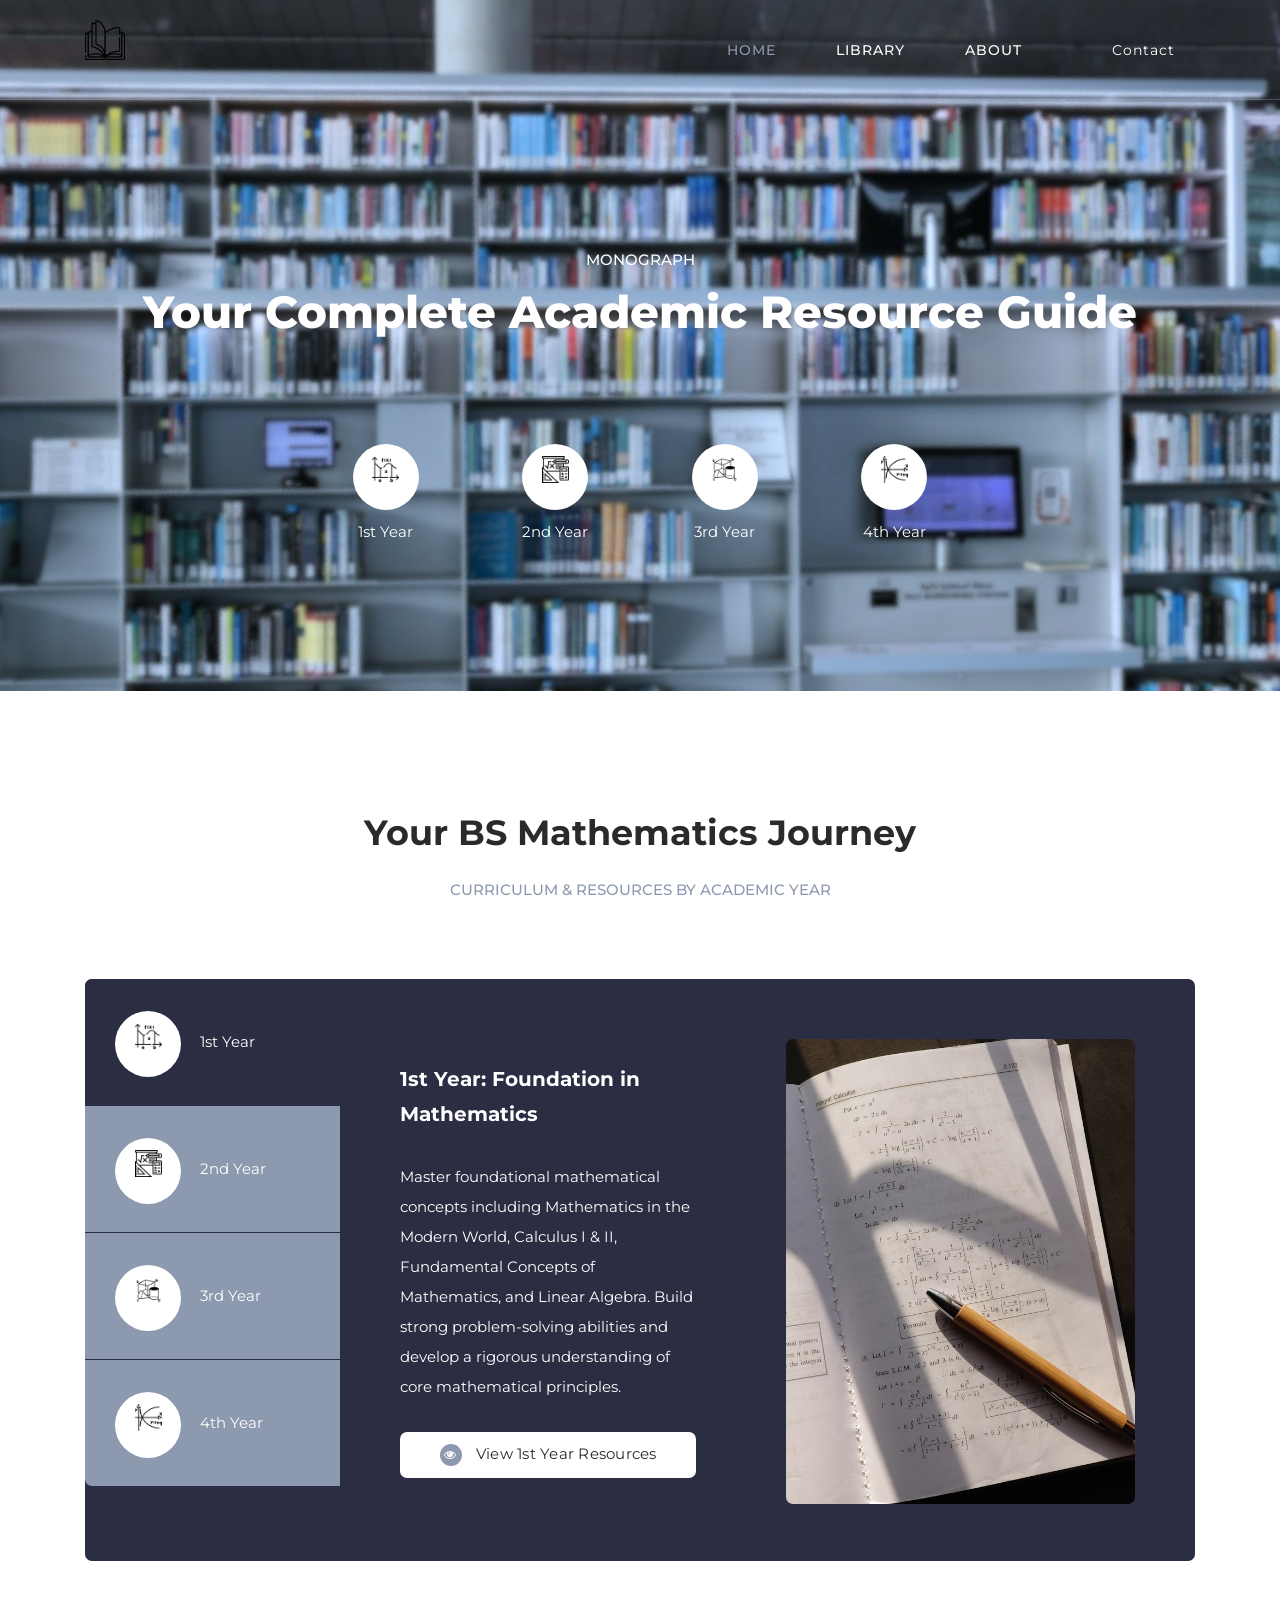
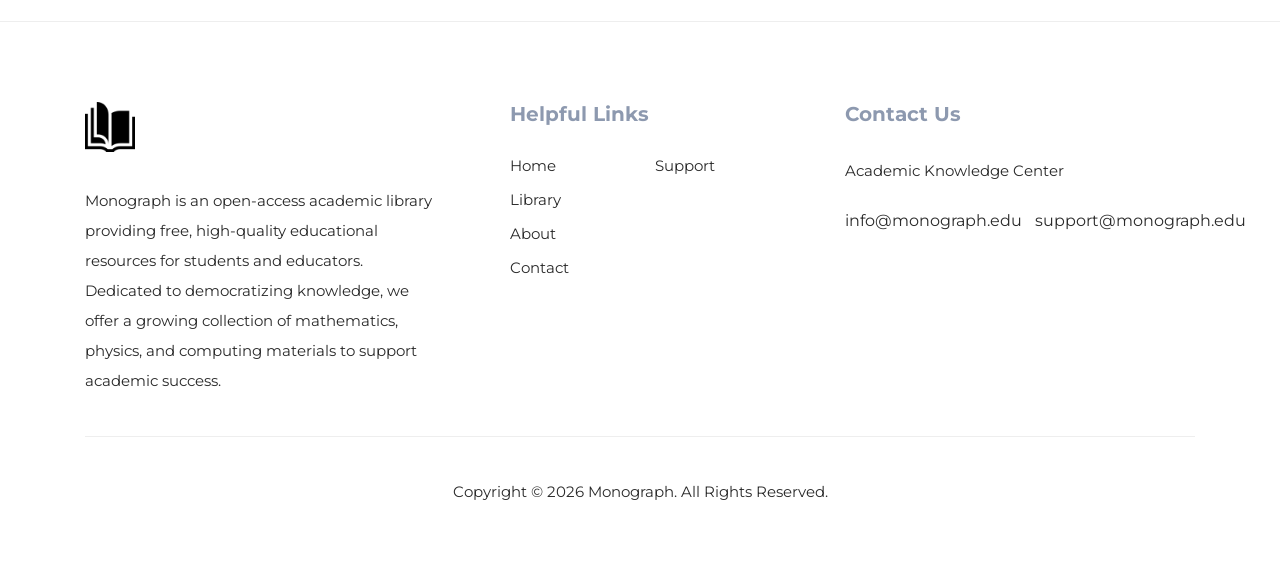
==== commit f54d6e1d: "Add files via upload" ====
--- a/index.html
+++ b/index.html
@@ -139,6 +139,7 @@
                             <div class="col-lg-5 align-self-center">
                               <div class="left-text">
                                 <h4>1st Year: Foundation in Mathematics</h4>
+                                <p>Master foundational mathematical concepts including Mathematics in the Modern World, Calculus I & II, Fundamental Concepts of Mathematics, and Linear Algebra. Build strong problem-solving abilities and develop a rigorous understanding of core mathematical principles.</p>
                                 <div class="main-white-button"><a href="library.html?year=1st"><i class="fa fa-eye"></i> View 1st Year Resources</a></div>
                               </div>
                             </div>
@@ -158,6 +159,7 @@
                             <div class="col-lg-5 align-self-center">
                               <div class="left-text">
                                 <h4>2nd Year: Advanced Mathematics & Physics</h4>
+                                <p>Expand your knowledge with Probability, Calculus III, General Physics I & II, Fundamentals of Computing I, Advanced Calculus I, and Differential Equations. Deepen mathematical understanding while exploring physics applications and introduction to computational thinking.</p>
                                 <div class="main-white-button"><a href="library.html?year=2nd"><i class="fa fa-eye"></i> View 2nd Year Resources</a></div>
                               </div>
                             </div>
@@ -177,6 +179,7 @@
                             <div class="col-lg-5 align-self-center">
                               <div class="left-text">
                                 <h4>3rd Year: Specialization & Applications</h4>
+                                <p>Explore specialized topics including Abstract Algebra II, Database Management, Advanced Calculus II, Java Programming, Modern Geometry, Elementary Number Theory, Web Development, and Python Programming. Combine pure mathematics with practical computer science applications.</p>
                                 <div class="main-white-button"><a href="library.html?year=3rd"><i class="fa fa-eye"></i> View 3rd Year Resources</a></div>
                               </div>
                             </div>
@@ -196,6 +199,7 @@
                             <div class="col-lg-5 align-self-center">
                               <div class="left-text">
                                 <h4>4th Year: Advanced Theory & Analysis</h4>
+                                <p>Master advanced mathematical theory with Statistical Theory, Complex Analysis, Real Analysis, Numerical Analysis, and Operations Research I. Prepare for graduate studies or professional careers through rigorous analysis and mathematical modeling coursework.</p>
                                 <div class="main-white-button"><a href="library.html?year=4th"><i class="fa fa-eye"></i> View 4th Year Resources</a></div>
                               </div>
                             </div>
--- a/assets/css/styles.css
+++ b/assets/css/styles.css
@@ -550,21 +550,29 @@
   .header-area .main-nav .nav {
     float: none;
     width: 100%;
-    display: none;
-    -webkit-transition: all 0s ease 0s;
-    -moz-transition: all 0s ease 0s;
-    -o-transition: all 0s ease 0s;
-    transition: all 0s ease 0s;
+    max-height: 0;
+    overflow: hidden;
+    -webkit-transition: max-height 0.4s ease 0s;
+    -moz-transition: max-height 0.4s ease 0s;
+    -o-transition: max-height 0.4s ease 0s;
+    transition: max-height 0.4s ease 0s;
     margin-left: 0px;
-  }
-  .background-header .nav {
-    margin-top: 80px;
-  }
+    margin-top: 0px;
+    position: absolute;
+    top: 100%;
+    left: 0;
+    z-index: 999;
+    flex-direction: column;
+    display: flex;
+    background: #f7f7f7;
+  }
+  
+  .header-area .main-nav .nav.active {
+    max-height: 320px;
+  }
+  
   .header-area .main-nav .nav li:first-child {
-    border-top: 1px solid #eee;
-  }
-  .header-area.header-sticky .nav {
-    margin-top: 100px;
+    border-top: none;
   }
   .header-area .main-nav .nav li {
     width: 100%;
@@ -574,8 +582,8 @@
     padding-right: 0px !important;
   }
   .header-area .main-nav .nav li a {
-    height: 50px !important;
-    line-height: 50px !important;
+    height: 70px !important;
+    line-height: 70px !important;
     padding: 0px !important;
     border: none !important;
     background: #f7f7f7 !important;
@@ -758,6 +766,7 @@
   list-style: none;
   margin: 0;
   padding: 0;
+  overflow: hidden;
   transition: 0.5s all cubic-bezier(0.075, 0.82, 0.165, 1);
 }
 
